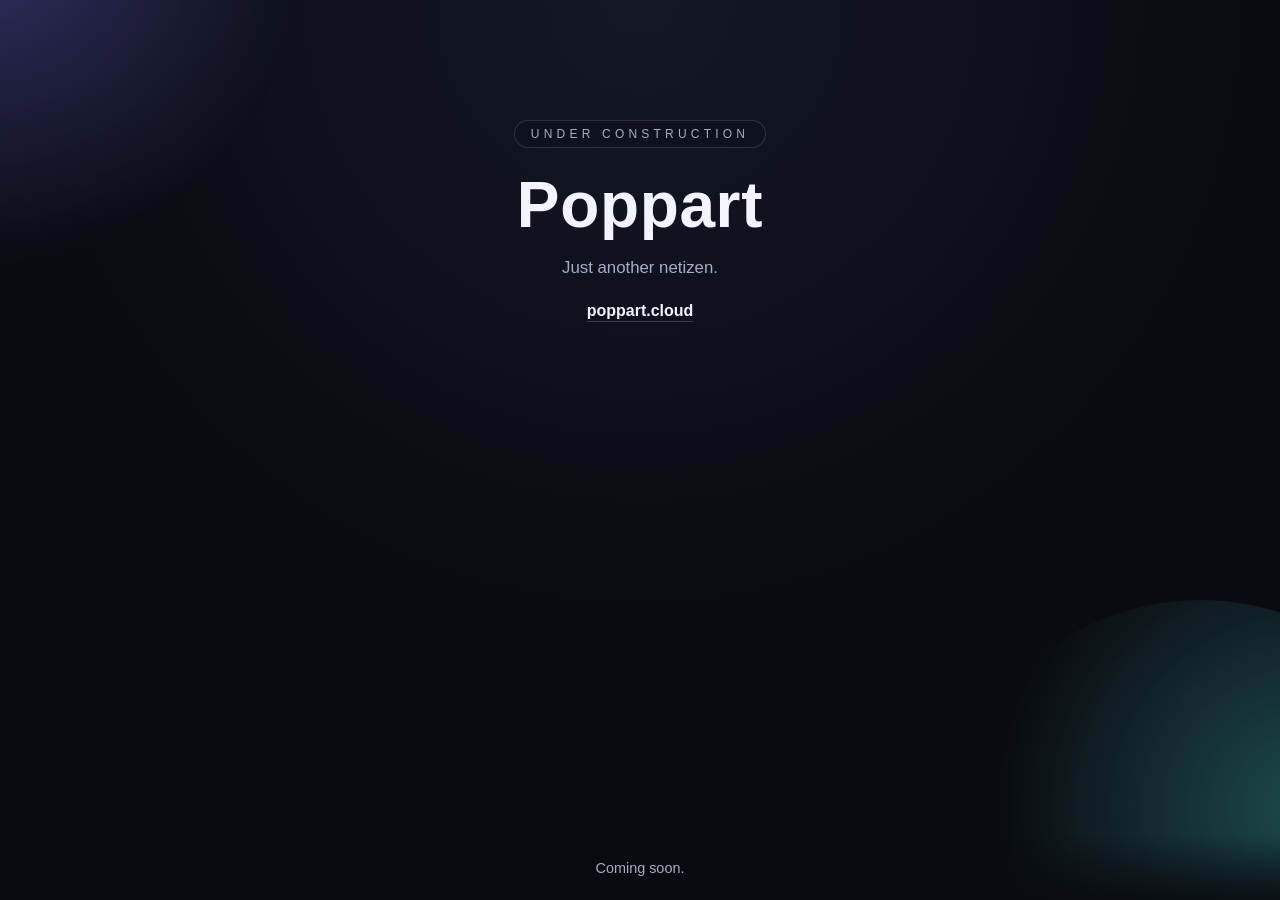
==== index.html @ 59b14c41 "Add initial project files including HTML, CSS, and JavaScript for PopPart Cloud" ====
<!doctype html>
<html lang="en">
  <head>
    <meta charset="utf-8" />
    <meta name="viewport" content="width=device-width, initial-scale=1" />
    <title>Poppart</title>
    <meta
      name="description"
      content="Poppart is a minimalist launch space for calm, focused digital moments."
    />
    <meta property="og:title" content="Poppart" />
    <meta
      property="og:description"
      content="A website under construction."
    />
    <meta property="og:url" content="https://www.poppart.cloud" />
    <meta property="og:type" content="website" />
    <link rel="stylesheet" href="styles.css" />
  </head>
  <body>
    <div class="background">
      <div class="glow glow-one"></div>
      <div class="glow glow-two"></div>
      <div class="grain"></div>
    </div>

    <main class="center">
      <p class="badge">Under Construction</p>
      <h1>Poppart</h1>
      <p class="lede">
        Just another netizen.
      </p>
      <a class="link" href="https://www.poppart.cloud">poppart.cloud</a>
    </main>

    <footer class="footer">Coming soon.</footer>
  </body>
</html>
---- styles.css ----
:root {
  color-scheme: dark;
  --ink: #f2f4ff;
  --ink-soft: #a7adc7;
  --paper: #0a0b12;
  --paper-soft: #0f111b;
  --accent: #7e79ff;
  --accent-soft: #47d2c6;
  --shadow: 0 26px 80px rgba(3, 6, 18, 0.6);
  --radius-lg: 28px;
  --max-width: 960px;
}

* {
  box-sizing: border-box;
  margin: 0;
  padding: 0;
}

body {
  font-family: "Segoe UI", "Segoe UI Variable", "Helvetica Neue", Arial, sans-serif;
  background: radial-gradient(circle at top, #141827 0%, var(--paper) 55%);
  color: var(--ink);
  min-height: 100vh;
  overflow-x: hidden;
  display: grid;
  grid-template-rows: 1fr auto;
}

a {
  color: inherit;
  text-decoration: none;
}

.background {
  position: fixed;
  inset: 0;
  overflow: hidden;
  z-index: -1;
}

.glow {
  position: absolute;
  border-radius: 50%;
  opacity: 0.7;
  filter: blur(0px);
}

.glow-one {
  width: 520px;
  height: 520px;
  background: radial-gradient(circle at 30% 30%, rgba(126, 121, 255, 0.5), transparent 65%);
  top: -220px;
  left: -180px;
}

.glow-two {
  width: 520px;
  height: 520px;
  background: radial-gradient(circle at 70% 40%, rgba(71, 210, 198, 0.45), transparent 65%);
  bottom: -220px;
  right: -180px;
}

.grain {
  position: absolute;
  inset: 0;
  background-image: radial-gradient(rgba(255, 255, 255, 0.06) 1px, transparent 1px);
  background-size: 200px 200px;
  opacity: 0.25;
  mask-image: radial-gradient(circle at 60% 40%, rgba(0, 0, 0, 0.65), transparent 70%);
}

.center {
  max-width: var(--max-width);
  margin: 0 auto;
  padding: 120px 24px 80px;
  text-align: center;
}

.badge {
  display: inline-flex;
  align-items: center;
  justify-content: center;
  padding: 6px 16px;
  border-radius: 999px;
  border: 1px solid rgba(242, 244, 255, 0.15);
  font-size: 0.75rem;
  text-transform: uppercase;
  letter-spacing: 0.35em;
  color: var(--ink-soft);
  margin-bottom: 20px;
  background: rgba(15, 17, 27, 0.65);
}

h1 {
  font-family: "Segoe UI", "Segoe UI Variable", "Helvetica Neue", Arial, sans-serif;
  font-size: clamp(2.5rem, 5vw, 4rem);
  margin-bottom: 16px;
  letter-spacing: 0.01em;
}

.lede {
  font-size: 1.05rem;
  color: var(--ink-soft);
  max-width: 560px;
  margin: 0 auto 24px;
}

.link {
  font-weight: 600;
  color: var(--ink);
  border-bottom: 1px solid rgba(242, 244, 255, 0.2);
  padding-bottom: 2px;
}

.footer {
  padding: 24px;
  text-align: center;
  color: var(--ink-soft);
  font-size: 0.9rem;
  background: linear-gradient(transparent, rgba(10, 11, 18, 0.9));
}

@media (max-width: 640px) {
  .center {
    padding-top: 100px;
  }

  .badge {
    letter-spacing: 0.2em;
  }
}
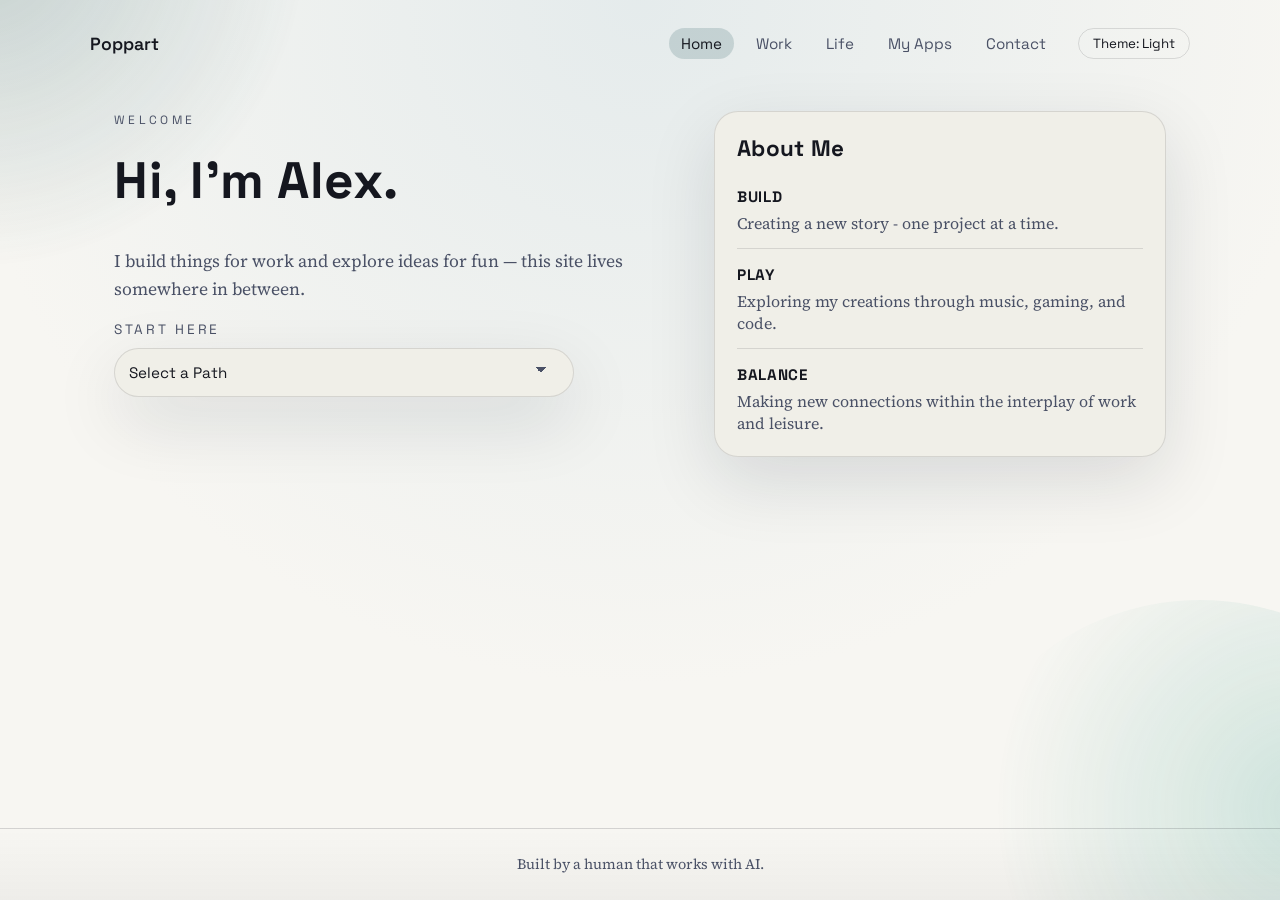
==== commit 76e59dca: "feat: add new pages and update styles for improved layout and design - Created new HTML pages: apps." ====
--- a/index.html
+++ b/index.html
@@ -6,33 +6,94 @@
     <title>Poppart</title>
     <meta
       name="description"
-      content="Poppart is a minimalist launch space for calm, focused digital moments."
+      content="Alex's personal home page."
     />
     <meta property="og:title" content="Poppart" />
     <meta
       property="og:description"
-      content="A website under construction."
+      content="Alex's personal home page."
     />
     <meta property="og:url" content="https://www.poppart.cloud" />
     <meta property="og:type" content="website" />
+    <link rel="preconnect" href="https://fonts.googleapis.com" />
+    <link rel="preconnect" href="https://fonts.gstatic.com" crossorigin />
+    <link
+      href="https://fonts.googleapis.com/css2?family=Source+Serif+4:opsz,wght@8..60,300..600&family=Space+Grotesk:wght@400..600&display=swap"
+      rel="stylesheet"
+    />
     <link rel="stylesheet" href="styles.css" />
+    <script src="main.js" defer></script>
   </head>
   <body>
+    <a class="skip-link" href="#main">Skip to content</a>
     <div class="background">
       <div class="glow glow-one"></div>
       <div class="glow glow-two"></div>
       <div class="grain"></div>
     </div>
 
-    <main class="center">
-      <p class="badge">Under Construction</p>
-      <h1>Poppart</h1>
-      <p class="lede">
-        Just another netizen.
-      </p>
-      <a class="link" href="https://www.poppart.cloud">poppart.cloud</a>
+    <div data-include="header"></div>
+
+    <main id="main" class="page">
+      <section class="hero">
+        <div class="hero-content">
+          <p class="eyebrow">Welcome</p>
+          <h1>Hi, I'm Alex.</h1>
+          <p class="lede">
+            I build things for work and explore ideas for fun — this site lives somewhere in between.
+          </p>
+          <form class="hero-chooser" aria-label="Start here">
+            <label class="chooser-label" id="start-here-label">Start Here</label>
+            <div class="chooser-control" data-chooser>
+              <button
+                class="chooser-trigger"
+                type="button"
+                aria-haspopup="listbox"
+                aria-expanded="false"
+                aria-labelledby="start-here-label start-here-value"
+                data-chooser-trigger
+              >
+                <span id="start-here-value" data-chooser-value>Select a Path</span>
+              </button>
+              <div class="chooser-menu" role="listbox" aria-label="Start here options" data-chooser-menu>
+                <button type="button" role="option" data-value="work.html" data-chooser-option>
+                  Work Overview
+                </button>
+                <button type="button" role="option" data-value="life.html" data-chooser-option>
+                  Life and Hobbies
+                </button>
+                <button type="button" role="option" data-value="apps.html" data-chooser-option>
+                  My Apps and Experiments
+                </button>
+                <button type="button" role="option" data-value="contact.html" data-chooser-option>
+                  Reach Out
+                </button>
+              </div>
+            </div>
+          </form>
+        </div>
+        <aside class="hero-panel" aria-label="About Me">
+          <div class="hero-panel-header">
+            <h2>About Me</h2>
+          </div>
+          <ul class="hero-list">
+            <li>
+              <strong>Build</strong>
+              <span>Creating a new story - one project at a time.</span>
+            </li>
+            <li>
+              <strong>Play</strong>
+              <span>Exploring my creations through music, gaming, and code.</span>
+            </li>
+            <li>
+              <strong>Balance</strong>
+              <span>Making new connections within the interplay of work and leisure.</span>
+            </li>
+          </ul>
+        </aside>
+      </section>
     </main>
 
-    <footer class="footer">Coming soon.</footer>
+    <div data-include="footer"></div>
   </body>
 </html>
--- a/styles.css
+++ b/styles.css
@@ -1,4 +1,25 @@
 :root {
+  color-scheme: light;
+  --ink: #15171f;
+  --ink-soft: #4a5166;
+  --paper: #f7f6f2;
+  --paper-soft: #f0efe8;
+  --accent: #275c62;
+  --accent-soft: #3aa18f;
+  --border: rgba(21, 23, 31, 0.12);
+  --surface-tint: rgba(39, 92, 98, 0.12);
+  --surface-tint-strong: rgba(39, 92, 98, 0.18);
+  --glow-one: rgba(39, 92, 98, 0.35);
+  --glow-two: rgba(58, 161, 143, 0.3);
+  --shadow: 0 24px 70px rgba(20, 24, 40, 0.12);
+  --radius-lg: 24px;
+  --radius-md: 14px;
+  --max-width: 1100px;
+  --body-font: "Source Serif 4", "Georgia", serif;
+  --display-font: "Space Grotesk", "Segoe UI", "Helvetica Neue", Arial, sans-serif;
+}
+
+[data-theme="dark"] {
   color-scheme: dark;
   --ink: #f2f4ff;
   --ink-soft: #a7adc7;
@@ -6,9 +27,12 @@
   --paper-soft: #0f111b;
   --accent: #7e79ff;
   --accent-soft: #47d2c6;
+  --border: rgba(242, 244, 255, 0.14);
+  --surface-tint: rgba(126, 121, 255, 0.16);
+  --surface-tint-strong: rgba(126, 121, 255, 0.24);
+  --glow-one: rgba(126, 121, 255, 0.45);
+  --glow-two: rgba(71, 210, 198, 0.4);
   --shadow: 0 26px 80px rgba(3, 6, 18, 0.6);
-  --radius-lg: 28px;
-  --max-width: 960px;
 }
 
 * {
@@ -18,18 +42,58 @@
 }
 
 body {
-  font-family: "Segoe UI", "Segoe UI Variable", "Helvetica Neue", Arial, sans-serif;
-  background: radial-gradient(circle at top, #141827 0%, var(--paper) 55%);
+  font-family: var(--body-font);
+  background: radial-gradient(circle at top, rgba(39, 92, 98, 0.12) 0%, var(--paper) 62%);
   color: var(--ink);
   min-height: 100vh;
   overflow-x: hidden;
   display: grid;
-  grid-template-rows: 1fr auto;
+  grid-template-rows: auto 1fr auto;
 }
 
 a {
   color: inherit;
   text-decoration: none;
+}
+
+p {
+  line-height: 1.6;
+}
+
+h1,
+h2,
+h3 {
+  font-family: var(--display-font);
+  letter-spacing: 0.01em;
+}
+
+h1 {
+  font-size: clamp(2.6rem, 4vw, 3.8rem);
+  margin-bottom: 16px;
+}
+
+h2 {
+  font-size: 1.4rem;
+  margin-bottom: 10px;
+}
+
+ul {
+  list-style: none;
+}
+
+.skip-link {
+  position: absolute;
+  left: -999px;
+  top: 12px;
+  padding: 8px 14px;
+  background: var(--ink);
+  color: var(--paper);
+  border-radius: 999px;
+  z-index: 10;
+}
+
+.skip-link:focus {
+  left: 16px;
 }
 
 .background {
@@ -49,7 +113,7 @@
 .glow-one {
   width: 520px;
   height: 520px;
-  background: radial-gradient(circle at 30% 30%, rgba(126, 121, 255, 0.5), transparent 65%);
+  background: radial-gradient(circle at 30% 30%, var(--glow-one), transparent 65%);
   top: -220px;
   left: -180px;
 }
@@ -57,7 +121,7 @@
 .glow-two {
   width: 520px;
   height: 520px;
-  background: radial-gradient(circle at 70% 40%, rgba(71, 210, 198, 0.45), transparent 65%);
+  background: radial-gradient(circle at 70% 40%, var(--glow-two), transparent 65%);
   bottom: -220px;
   right: -180px;
 }
@@ -65,69 +129,716 @@
 .grain {
   position: absolute;
   inset: 0;
-  background-image: radial-gradient(rgba(255, 255, 255, 0.06) 1px, transparent 1px);
+  background-image: radial-gradient(rgba(255, 255, 255, 0.1) 1px, transparent 1px);
   background-size: 200px 200px;
-  opacity: 0.25;
-  mask-image: radial-gradient(circle at 60% 40%, rgba(0, 0, 0, 0.65), transparent 70%);
-}
-
-.center {
+  opacity: 0.2;
+  mask-image: radial-gradient(circle at 60% 40%, rgba(0, 0, 0, 0.6), transparent 70%);
+}
+
+.site-header {
+  padding: 28px 24px 12px;
+}
+
+.site-nav {
   max-width: var(--max-width);
   margin: 0 auto;
-  padding: 120px 24px 80px;
-  text-align: center;
-}
-
-.badge {
+  display: flex;
+  align-items: center;
+  justify-content: space-between;
+  gap: 24px;
+}
+
+.brand {
+  font-family: var(--display-font);
+  font-weight: 600;
+  font-size: 1.1rem;
+}
+
+.nav-actions {
+  display: flex;
+  align-items: center;
+  gap: 20px;
+}
+
+.nav-links {
+  display: flex;
+  gap: 10px;
+  flex-wrap: wrap;
+}
+
+.nav-links a {
+  padding: 6px 12px;
+  border-radius: 999px;
+  font-family: var(--display-font);
+  font-size: 0.95rem;
+  color: var(--ink-soft);
+  transition: color 0.2s ease, background 0.2s ease;
+}
+
+.nav-links a:hover,
+.nav-links a:focus-visible {
+  color: var(--ink);
+  background: var(--surface-tint);
+}
+
+.nav-links a[aria-current="page"] {
+  color: var(--ink);
+  background: var(--surface-tint-strong);
+}
+
+.theme-toggle {
+  border: 1px solid var(--border);
+  background: transparent;
+  color: var(--ink);
+  font-family: var(--display-font);
+  padding: 6px 14px;
+  border-radius: 999px;
+  cursor: pointer;
+}
+
+.theme-toggle:hover,
+.theme-toggle:focus-visible {
+  border-color: rgba(39, 92, 98, 0.5);
+}
+
+.page {
+  max-width: var(--max-width);
+  margin: 0 auto;
+  padding: 0 24px 80px;
+}
+
+.hero {
+  display: grid;
+  grid-template-columns: minmax(0, 1.1fr) minmax(0, 0.9fr);
+  gap: 48px;
+  padding: 40px 0 24px;
+  animation: fade-up 0.7s ease both;
+}
+
+.hero-content {
+  display: flex;
+  flex-direction: column;
+  gap: 18px;
+}
+
+.eyebrow {
+  text-transform: uppercase;
+  letter-spacing: 0.28em;
+  font-family: var(--display-font);
+  font-size: 0.75rem;
+  color: var(--ink-soft);
+}
+
+.lede {
+  font-size: 1.1rem;
+  color: var(--ink-soft);
+  max-width: 640px;
+}
+
+.hero-actions {
+  display: flex;
+  flex-wrap: wrap;
+  gap: 14px;
+}
+
+.hero-chooser {
+  display: grid;
+  gap: 10px;
+  max-width: 460px;
+}
+
+.chooser-label {
+  font-family: var(--display-font);
+  font-size: 0.85rem;
+  text-transform: uppercase;
+  letter-spacing: 0.2em;
+  color: var(--ink-soft);
+}
+
+.chooser-control {
+  position: relative;
+  display: flex;
+  align-items: center;
+  gap: 10px;
+  background: var(--paper-soft);
+  border: 1px solid var(--border);
+  border-radius: 999px;
+  padding: 6px 14px;
+  box-shadow: var(--shadow);
+  transition: border-color 0.2s ease, box-shadow 0.2s ease;
+}
+
+.chooser-control:focus-within {
+  border-color: rgba(39, 92, 98, 0.5);
+  box-shadow: 0 18px 50px rgba(20, 24, 40, 0.18);
+}
+
+.chooser-trigger {
+  width: 100%;
+  border: none;
+  background: transparent;
+  color: var(--ink);
+  font-family: var(--display-font);
+  font-size: 0.95rem;
+  padding: 8px 34px 8px 0;
+  text-align: left;
+  cursor: pointer;
+  background-image: linear-gradient(45deg, transparent 50%, var(--ink-soft) 50%),
+    linear-gradient(135deg, var(--ink-soft) 50%, transparent 50%);
+  background-position: calc(100% - 18px) calc(50% - 3px), calc(100% - 12px) calc(50% - 3px);
+  background-size: 6px 6px, 6px 6px;
+  background-repeat: no-repeat;
+}
+
+.chooser-trigger:focus-visible {
+  outline: 2px solid var(--accent);
+  outline-offset: 3px;
+  border-radius: 999px;
+}
+
+.chooser-menu {
+  position: absolute;
+  top: calc(100% + 10px);
+  left: 0;
+  right: 0;
+  background: var(--paper-soft);
+  border: 1px solid var(--border);
+  border-radius: 18px;
+  box-shadow: var(--shadow);
+  padding: 10px;
+  display: grid;
+  gap: 6px;
+  opacity: 0;
+  transform: translateY(-6px);
+  pointer-events: none;
+  transition: opacity 0.2s ease, transform 0.2s ease;
+}
+
+.chooser-menu.open {
+  opacity: 1;
+  transform: translateY(0);
+  pointer-events: auto;
+}
+
+.chooser-menu button {
+  border: none;
+  background: transparent;
+  text-align: left;
+  padding: 10px 12px;
+  border-radius: 12px;
+  font-family: var(--display-font);
+  font-size: 0.95rem;
+  color: var(--ink);
+  cursor: pointer;
+}
+
+.chooser-menu button:hover,
+.chooser-menu button:focus-visible {
+  background: var(--surface-tint);
+  outline: none;
+}
+
+.chooser-menu button[aria-selected="true"] {
+  background: var(--surface-tint-strong);
+}
+
+.chooser-control select:focus {
+  outline: none;
+}
+
+
+.button {
   display: inline-flex;
   align-items: center;
   justify-content: center;
-  padding: 6px 16px;
+  padding: 10px 18px;
   border-radius: 999px;
-  border: 1px solid rgba(242, 244, 255, 0.15);
+  font-family: var(--display-font);
+  font-weight: 600;
+  background: var(--ink);
+  color: var(--paper);
+  border: 1px solid transparent;
+}
+
+.button.ghost {
+  background: transparent;
+  color: var(--ink);
+  border-color: var(--border);
+}
+
+.hero-panel {
+  padding: 22px;
+  border-radius: var(--radius-lg);
+  background: var(--paper-soft);
+  border: 1px solid var(--border);
+  box-shadow: var(--shadow);
+  display: flex;
+  flex-direction: column;
+  gap: 18px;
+}
+
+.hero-panel-header h2 {
+  margin-bottom: 6px;
+}
+
+.hero-list {
+  display: grid;
+  gap: 16px;
+}
+
+.hero-list li {
+  display: grid;
+  gap: 6px;
+  padding-bottom: 14px;
+  border-bottom: 1px solid var(--border);
+}
+
+.hero-list li:last-child {
+  border-bottom: none;
+  padding-bottom: 0;
+}
+
+.hero-list strong {
+  font-family: var(--display-font);
+  font-size: 0.95rem;
+  letter-spacing: 0.04em;
+  text-transform: uppercase;
+}
+
+.hero-list span {
+  color: var(--ink-soft);
+}
+
+.card {
+  padding: 18px;
+  border-radius: var(--radius-md);
+  background: var(--paper-soft);
+  border: 1px solid var(--border);
+  box-shadow: var(--shadow);
+}
+
+.card p {
+  color: var(--ink-soft);
+}
+
+.page-intro {
+  padding: 32px 0 10px;
+}
+
+.section {
+  margin-top: 26px;
+  padding: 28px 30px;
+  border-radius: var(--radius-lg);
+  background: var(--paper-soft);
+  border: 1px solid var(--border);
+  box-shadow: var(--shadow);
+  animation: fade-up 0.7s ease both;
+}
+
+.tabs {
+  display: grid;
+  gap: 22px;
+}
+
+.tab-list {
+  display: flex;
+  flex-wrap: wrap;
+  gap: 12px;
+}
+
+.tab {
+  border: 1px solid var(--border);
+  background: transparent;
+  color: var(--ink-soft);
+  padding: 8px 18px;
+  border-radius: 999px;
+  font-family: var(--display-font);
+  text-transform: uppercase;
+  letter-spacing: 0.14em;
   font-size: 0.75rem;
+  cursor: pointer;
+}
+
+.tab[aria-selected="true"] {
+  background: var(--surface-tint);
+  color: var(--ink);
+  border-color: rgba(39, 92, 98, 0.4);
+}
+
+.tab-panel {
+  display: grid;
+  gap: 18px;
+}
+
+.tab-panel[hidden] {
+  display: none;
+}
+
+.section-title {
+  font-family: var(--display-font);
+  font-size: 1.2rem;
+  margin-bottom: 14px;
+}
+
+.section-lede {
+  color: var(--ink-soft);
+  margin-bottom: 16px;
+}
+
+.work-summary p {
+  max-width: 860px;
+  color: var(--ink-soft);
+}
+
+.skill-grid {
+  display: grid;
+  gap: 14px;
+  grid-template-columns: repeat(auto-fit, minmax(220px, 1fr));
+}
+
+.skill-card {
+  padding: 12px 14px;
+  border-radius: 14px;
+  border: 1px solid var(--border);
+  background: var(--surface-tint);
+  font-family: var(--display-font);
+  font-size: 0.95rem;
+  color: var(--ink);
+}
+
+.music-browser {
+  display: grid;
+  gap: 18px;
+}
+
+.music-controls {
+  display: grid;
+  gap: 14px;
+  grid-template-columns: repeat(auto-fit, minmax(220px, 1fr));
+}
+
+.field {
+  display: grid;
+  gap: 8px;
+  font-family: var(--display-font);
+}
+
+.field span {
+  font-size: 0.8rem;
+  letter-spacing: 0.16em;
   text-transform: uppercase;
-  letter-spacing: 0.35em;
-  color: var(--ink-soft);
-  margin-bottom: 20px;
-  background: rgba(15, 17, 27, 0.65);
-}
-
-h1 {
-  font-family: "Segoe UI", "Segoe UI Variable", "Helvetica Neue", Arial, sans-serif;
-  font-size: clamp(2.5rem, 5vw, 4rem);
-  margin-bottom: 16px;
-  letter-spacing: 0.01em;
-}
-
-.lede {
-  font-size: 1.05rem;
-  color: var(--ink-soft);
-  max-width: 560px;
-  margin: 0 auto 24px;
-}
-
-.link {
-  font-weight: 600;
-  color: var(--ink);
-  border-bottom: 1px solid rgba(242, 244, 255, 0.2);
-  padding-bottom: 2px;
-}
-
-.footer {
+  color: var(--ink-soft);
+}
+
+.field input,
+.field select {
+  border: 1px solid var(--border);
+  background: var(--paper);
+  border-radius: 12px;
+  padding: 10px 12px;
+  font-family: var(--display-font);
+  font-size: 0.95rem;
+  color: var(--ink);
+}
+
+.field input:focus,
+.field select:focus {
+  outline: 2px solid var(--accent);
+  outline-offset: 2px;
+  border-color: rgba(39, 92, 98, 0.5);
+}
+
+.music-status {
+  color: var(--ink-soft);
+}
+
+.music-layout {
+  display: grid;
+  gap: 18px;
+  grid-template-columns: minmax(0, 1.6fr) minmax(0, 0.9fr);
+}
+
+.music-table-wrap {
+  border: 1px solid var(--border);
+  border-radius: 16px;
+  background: var(--paper);
+  overflow: hidden;
+}
+
+.music-table {
+  width: 100%;
+  border-collapse: collapse;
+  font-family: var(--display-font);
+}
+
+.music-table thead {
+  background: var(--paper-soft);
+}
+
+.music-table th,
+.music-table td {
+  padding: 12px 14px;
+  border-bottom: 1px solid var(--border);
+  text-align: left;
+  font-size: 0.95rem;
+}
+
+.music-table td:last-child {
+  width: 26%;
+}
+
+.music-table th {
+  text-transform: uppercase;
+  letter-spacing: 0.12em;
+  font-size: 0.75rem;
+  color: var(--ink-soft);
+}
+
+.table-sort {
+  border: none;
+  background: transparent;
+  font: inherit;
+  color: inherit;
+  cursor: pointer;
+  text-transform: inherit;
+  letter-spacing: inherit;
+  font-size: inherit;
+  padding: 0;
+}
+
+.sort-indicator {
+  display: inline-block;
+  width: 12px;
+  margin-left: 6px;
+  color: var(--ink-soft);
+}
+
+.music-table tbody tr:hover,
+.music-table tbody tr:focus-within {
+  background: var(--surface-tint);
+}
+
+.music-title-button {
+  border: none;
+  background: transparent;
+  padding: 0;
+  color: var(--ink);
+  font: inherit;
+  cursor: pointer;
+  text-align: left;
+}
+
+.music-title-button:focus-visible {
+  outline: 2px solid rgba(39, 92, 98, 0.4);
+  outline-offset: 2px;
+  border-radius: 6px;
+}
+
+.music-detail {
+  border-radius: var(--radius-lg);
+  border: 1px solid var(--border);
+  background: var(--paper);
+  padding: 18px;
+  display: grid;
+  gap: 12px;
+}
+
+.music-panel {
+  border-radius: var(--radius-lg);
+  border: 1px solid var(--border);
+  background: var(--paper);
+  padding: 18px;
+  display: grid;
+  gap: 12px;
+}
+
+.music-sidebar-shell {
+  display: grid;
+  gap: 18px;
+}
+
+.music-sidebar {
+  align-self: start;
+  position: sticky;
+  top: 24px;
+}
+
+.music-pagination {
+  display: grid;
+  gap: 12px;
+}
+
+.pagination-header {
+  font-family: var(--display-font);
+  font-size: 0.95rem;
+}
+
+.field-inline {
+  grid-template-columns: auto 1fr;
+  align-items: center;
+}
+
+.field-action {
+  align-content: end;
+}
+
+.pagination-controls {
+  display: flex;
+  align-items: center;
+  justify-content: space-between;
+  gap: 10px;
+  font-size: 0.9rem;
+  color: var(--ink-soft);
+}
+
+.music-detail-header {
+  display: grid;
+  gap: 4px;
+}
+
+.music-meta {
+  color: var(--ink-soft);
+  font-size: 0.9rem;
+}
+
+.music-audio {
+  display: flex;
+  flex-wrap: wrap;
+  gap: 12px;
+  align-items: center;
+}
+
+.music-audio audio {
+  width: min(520px, 100%);
+}
+
+.music-fields {
+  display: grid;
+  gap: 10px;
+  font-size: 0.9rem;
+  color: var(--ink-soft);
+}
+
+.music-field {
+  display: grid;
+  gap: 4px;
+}
+
+.music-field span {
+  font-family: var(--display-font);
+  font-size: 0.7rem;
+  text-transform: uppercase;
+  letter-spacing: 0.14em;
+  color: var(--ink-soft);
+}
+
+.music-sources {
+  display: grid;
+  gap: 8px;
+  color: var(--ink-soft);
+  font-size: 0.9rem;
+}
+
+.music-sources a {
+  color: var(--ink);
+  text-decoration: underline;
+}
+
+.section-grid {
+  display: grid;
+  gap: 18px;
+  grid-template-columns: repeat(auto-fit, minmax(220px, 1fr));
+}
+
+.tag-list {
+  display: flex;
+  flex-wrap: wrap;
+  gap: 10px;
+}
+
+.tag {
+  padding: 6px 12px;
+  border-radius: 999px;
+  border: 1px solid var(--border);
+  font-family: var(--display-font);
+  font-size: 0.85rem;
+  color: var(--ink-soft);
+}
+
+.list-stack {
+  display: grid;
+  gap: 12px;
+}
+
+.list-item {
+  padding: 12px 14px;
+  border-radius: 12px;
+  border: 1px solid var(--border);
+  background: var(--surface-tint);
+}
+
+.site-footer {
   padding: 24px;
   text-align: center;
   color: var(--ink-soft);
   font-size: 0.9rem;
-  background: linear-gradient(transparent, rgba(10, 11, 18, 0.9));
+  border-top: 1px solid var(--border);
+  background: linear-gradient(transparent, rgba(21, 23, 31, 0.04));
+}
+
+@keyframes fade-up {
+  from {
+    opacity: 0;
+    transform: translateY(12px);
+  }
+  to {
+    opacity: 1;
+    transform: translateY(0);
+  }
+}
+
+@media (prefers-reduced-motion: reduce) {
+  * {
+    animation: none !important;
+    transition: none !important;
+  }
+}
+
+@media (max-width: 900px) {
+  .site-nav {
+    flex-direction: column;
+    align-items: flex-start;
+  }
+
+  .nav-actions {
+    width: 100%;
+    justify-content: space-between;
+    flex-wrap: wrap;
+  }
+
+  .hero {
+    grid-template-columns: 1fr;
+  }
+
+  .music-layout {
+    grid-template-columns: 1fr;
+  }
+
+  .music-sidebar {
+    position: static;
+  }
 }
 
 @media (max-width: 640px) {
-  .center {
-    padding-top: 100px;
-  }
-
-  .badge {
-    letter-spacing: 0.2em;
-  }
-}
+  .site-header {
+    padding-top: 20px;
+  }
+
+  .page {
+    padding-bottom: 60px;
+  }
+
+  .section {
+    padding: 22px;
+  }
+}
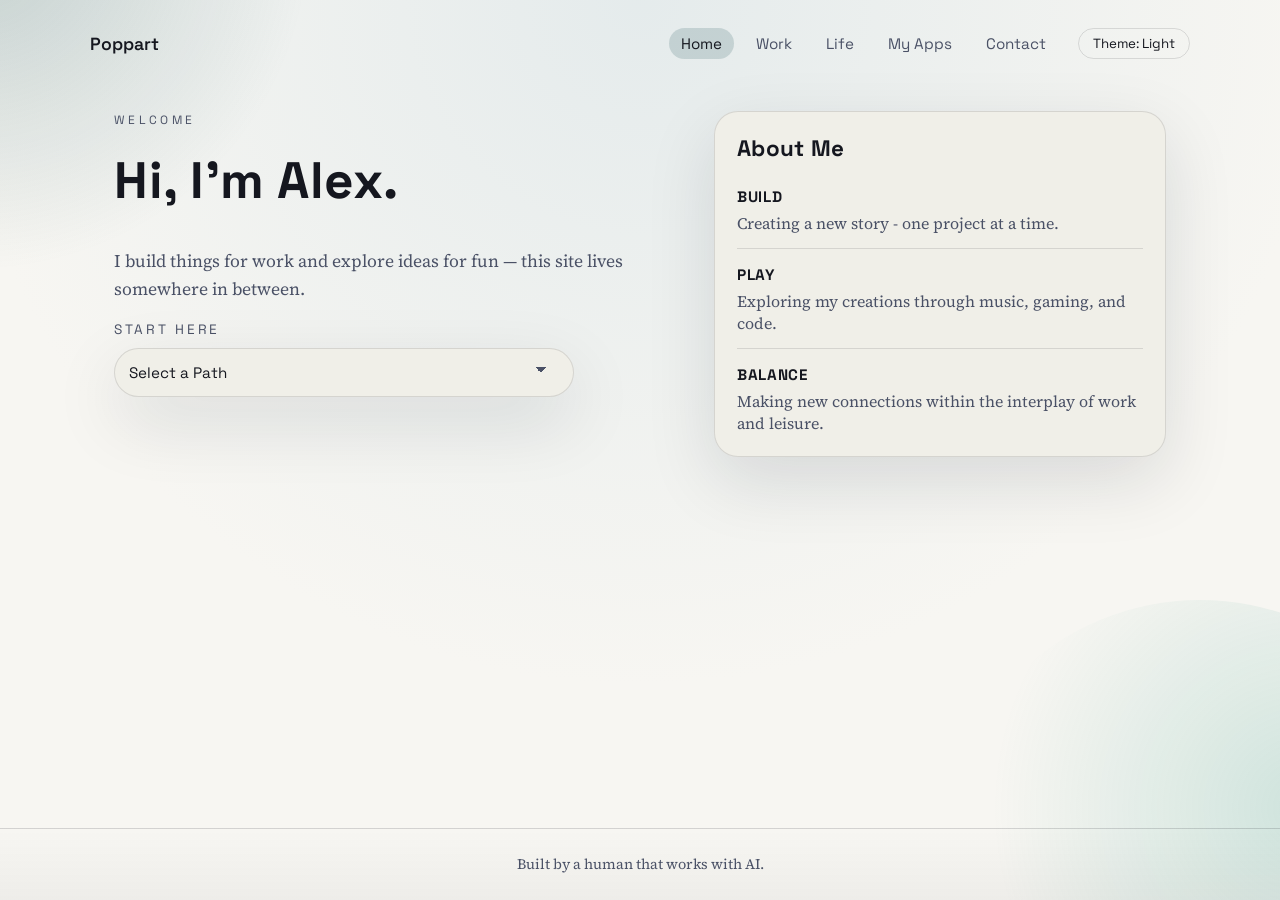
==== commit 288ebbd7: "feat: add theme flash prevention and improve accessibility across all pages - Add inline script to a" ====
--- a/index.html
+++ b/index.html
@@ -22,6 +22,22 @@
       rel="stylesheet"
     />
     <link rel="stylesheet" href="styles.css" />
+    <script>
+      // Set the theme before first paint to avoid flashing the wrong theme.
+      (function () {
+        var theme = null;
+        try {
+          theme = localStorage.getItem("theme");
+        } catch (e) {}
+        if (theme !== "dark" && theme !== "light") {
+          theme =
+            window.matchMedia && window.matchMedia("(prefers-color-scheme: dark)").matches
+              ? "dark"
+              : "light";
+        }
+        document.documentElement.setAttribute("data-theme", theme);
+      })();
+    </script>
     <script src="main.js" defer></script>
   </head>
   <body>
@@ -42,8 +58,8 @@
           <p class="lede">
             I build things for work and explore ideas for fun — this site lives somewhere in between.
           </p>
-          <form class="hero-chooser" aria-label="Start here">
-            <label class="chooser-label" id="start-here-label">Start Here</label>
+          <div class="hero-chooser" role="group" aria-label="Start here">
+            <span class="chooser-label" id="start-here-label">Start Here</span>
             <div class="chooser-control" data-chooser>
               <button
                 class="chooser-trigger"
@@ -70,7 +86,7 @@
                 </button>
               </div>
             </div>
-          </form>
+          </div>
         </div>
         <aside class="hero-panel" aria-label="About Me">
           <div class="hero-panel-header">
--- a/styles.css
+++ b/styles.css
@@ -6,6 +6,7 @@
   --paper-soft: #f0efe8;
   --accent: #275c62;
   --accent-soft: #3aa18f;
+  --accent-ring: rgba(39, 92, 98, 0.5);
   --border: rgba(21, 23, 31, 0.12);
   --surface-tint: rgba(39, 92, 98, 0.12);
   --surface-tint-strong: rgba(39, 92, 98, 0.18);
@@ -27,6 +28,7 @@
   --paper-soft: #0f111b;
   --accent: #7e79ff;
   --accent-soft: #47d2c6;
+  --accent-ring: rgba(126, 121, 255, 0.55);
   --border: rgba(242, 244, 255, 0.14);
   --surface-tint: rgba(126, 121, 255, 0.16);
   --surface-tint-strong: rgba(126, 121, 255, 0.24);
@@ -43,7 +45,7 @@
 
 body {
   font-family: var(--body-font);
-  background: radial-gradient(circle at top, rgba(39, 92, 98, 0.12) 0%, var(--paper) 62%);
+  background: radial-gradient(circle at top, var(--surface-tint) 0%, var(--paper) 62%);
   color: var(--ink);
   min-height: 100vh;
   overflow-x: hidden;
@@ -107,7 +109,6 @@
   position: absolute;
   border-radius: 50%;
   opacity: 0.7;
-  filter: blur(0px);
 }
 
 .glow-one {
@@ -132,6 +133,7 @@
   background-image: radial-gradient(rgba(255, 255, 255, 0.1) 1px, transparent 1px);
   background-size: 200px 200px;
   opacity: 0.2;
+  -webkit-mask-image: radial-gradient(circle at 60% 40%, rgba(0, 0, 0, 0.6), transparent 70%);
   mask-image: radial-gradient(circle at 60% 40%, rgba(0, 0, 0, 0.6), transparent 70%);
 }
 
@@ -198,7 +200,7 @@
 
 .theme-toggle:hover,
 .theme-toggle:focus-visible {
-  border-color: rgba(39, 92, 98, 0.5);
+  border-color: var(--accent-ring);
 }
 
 .page {
@@ -233,12 +235,6 @@
   font-size: 1.1rem;
   color: var(--ink-soft);
   max-width: 640px;
-}
-
-.hero-actions {
-  display: flex;
-  flex-wrap: wrap;
-  gap: 14px;
 }
 
 .hero-chooser {
@@ -269,7 +265,7 @@
 }
 
 .chooser-control:focus-within {
-  border-color: rgba(39, 92, 98, 0.5);
+  border-color: var(--accent-ring);
   box-shadow: 0 18px 50px rgba(20, 24, 40, 0.18);
 }
 
@@ -342,11 +338,6 @@
   background: var(--surface-tint-strong);
 }
 
-.chooser-control select:focus {
-  outline: none;
-}
-
-
 .button {
   display: inline-flex;
   align-items: center;
@@ -421,6 +412,16 @@
   color: var(--ink-soft);
 }
 
+.card-link {
+  margin-top: 10px;
+}
+
+.card-link a {
+  color: var(--ink);
+  text-decoration: underline;
+  text-underline-offset: 3px;
+}
+
 .page-intro {
   padding: 32px 0 10px;
 }
@@ -462,7 +463,7 @@
 .tab[aria-selected="true"] {
   background: var(--surface-tint);
   color: var(--ink);
-  border-color: rgba(39, 92, 98, 0.4);
+  border-color: var(--accent-ring);
 }
 
 .tab-panel {
@@ -545,7 +546,7 @@
 .field select:focus {
   outline: 2px solid var(--accent);
   outline-offset: 2px;
-  border-color: rgba(39, 92, 98, 0.5);
+  border-color: var(--accent-ring);
 }
 
 .music-status {
@@ -629,7 +630,7 @@
 }
 
 .music-title-button:focus-visible {
-  outline: 2px solid rgba(39, 92, 98, 0.4);
+  outline: 2px solid var(--accent-ring);
   outline-offset: 2px;
   border-radius: 6px;
 }
@@ -750,33 +751,6 @@
   grid-template-columns: repeat(auto-fit, minmax(220px, 1fr));
 }
 
-.tag-list {
-  display: flex;
-  flex-wrap: wrap;
-  gap: 10px;
-}
-
-.tag {
-  padding: 6px 12px;
-  border-radius: 999px;
-  border: 1px solid var(--border);
-  font-family: var(--display-font);
-  font-size: 0.85rem;
-  color: var(--ink-soft);
-}
-
-.list-stack {
-  display: grid;
-  gap: 12px;
-}
-
-.list-item {
-  padding: 12px 14px;
-  border-radius: 12px;
-  border: 1px solid var(--border);
-  background: var(--surface-tint);
-}
-
 .site-footer {
   padding: 24px;
   text-align: center;
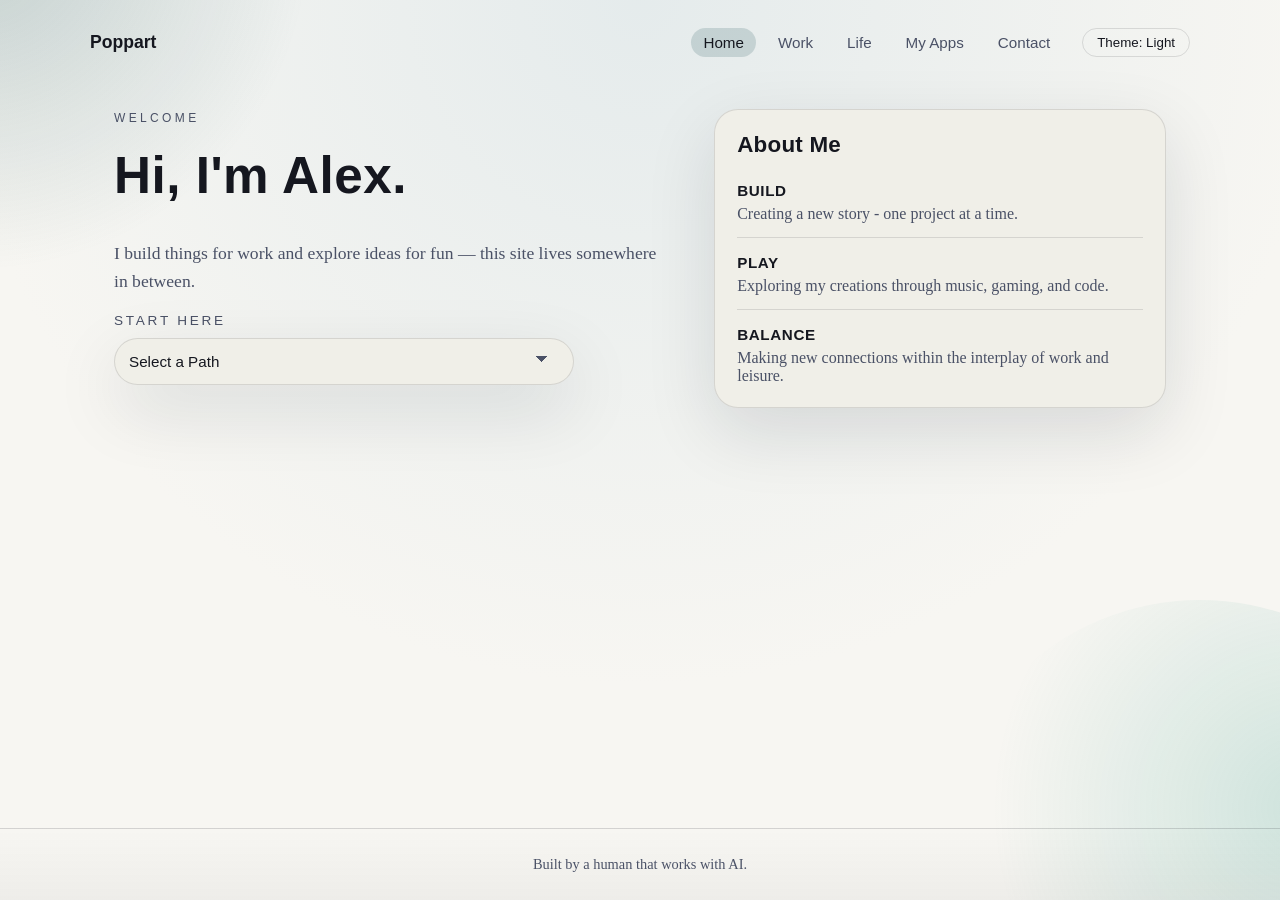
==== commit 0ef68e70: "feat: make pages self-contained and improve site metadata and security - Inline shared header and fo" ====
--- a/index.html
+++ b/index.html
@@ -3,18 +3,27 @@
   <head>
     <meta charset="utf-8" />
     <meta name="viewport" content="width=device-width, initial-scale=1" />
-    <title>Poppart</title>
+    <meta
+      http-equiv="Content-Security-Policy"
+      content="default-src 'self'; script-src 'self'; style-src 'self' https://fonts.googleapis.com; font-src https://fonts.gstatic.com; img-src 'self'; connect-src 'self' https://poppart.outsystemscloud.com; media-src 'self' data:; object-src 'none'; base-uri 'self'; form-action 'none'"
+    />
+    <title>Alex - Home</title>
     <meta
       name="description"
       content="Alex's personal home page."
     />
-    <meta property="og:title" content="Poppart" />
+    <meta name="theme-color" media="(prefers-color-scheme: light)" content="#f7f6f2" />
+    <meta name="theme-color" media="(prefers-color-scheme: dark)" content="#0a0b12" />
+    <link rel="canonical" href="https://www.poppart.cloud/" />
+    <meta property="og:title" content="Alex - Home" />
     <meta
       property="og:description"
       content="Alex's personal home page."
     />
-    <meta property="og:url" content="https://www.poppart.cloud" />
+    <meta property="og:url" content="https://www.poppart.cloud/" />
     <meta property="og:type" content="website" />
+    <meta property="og:image" content="https://www.poppart.cloud/og-image.png" />
+    <link rel="icon" href="favicon.svg" type="image/svg+xml" />
     <link rel="preconnect" href="https://fonts.googleapis.com" />
     <link rel="preconnect" href="https://fonts.gstatic.com" crossorigin />
     <link
@@ -22,22 +31,7 @@
       rel="stylesheet"
     />
     <link rel="stylesheet" href="styles.css" />
-    <script>
-      // Set the theme before first paint to avoid flashing the wrong theme.
-      (function () {
-        var theme = null;
-        try {
-          theme = localStorage.getItem("theme");
-        } catch (e) {}
-        if (theme !== "dark" && theme !== "light") {
-          theme =
-            window.matchMedia && window.matchMedia("(prefers-color-scheme: dark)").matches
-              ? "dark"
-              : "light";
-        }
-        document.documentElement.setAttribute("data-theme", theme);
-      })();
-    </script>
+    <script src="theme.js"></script>
     <script src="main.js" defer></script>
   </head>
   <body>
@@ -48,7 +42,24 @@
       <div class="grain"></div>
     </div>
 
-    <div data-include="header"></div>
+    <!-- Shared header — duplicated across pages; keep in sync -->
+    <header class="site-header">
+      <nav class="site-nav" aria-label="Primary">
+        <a class="brand" href="index.html">Poppart</a>
+        <div class="nav-actions">
+          <div class="nav-links">
+            <a href="index.html">Home</a>
+            <a href="work.html">Work</a>
+            <a href="life.html">Life</a>
+            <a href="apps.html">My Apps</a>
+            <a href="contact.html">Contact</a>
+          </div>
+          <button class="theme-toggle" type="button" data-theme-toggle aria-pressed="false">
+            <span>Theme</span>
+          </button>
+        </div>
+      </nav>
+    </header>
 
     <main id="main" class="page">
       <section class="hero">
@@ -58,32 +69,25 @@
           <p class="lede">
             I build things for work and explore ideas for fun — this site lives somewhere in between.
           </p>
-          <div class="hero-chooser" role="group" aria-label="Start here">
+          <div class="hero-chooser">
             <span class="chooser-label" id="start-here-label">Start Here</span>
             <div class="chooser-control" data-chooser>
               <button
                 class="chooser-trigger"
                 type="button"
-                aria-haspopup="listbox"
+                id="start-here-trigger"
                 aria-expanded="false"
-                aria-labelledby="start-here-label start-here-value"
+                aria-controls="start-here-menu"
+                aria-labelledby="start-here-label start-here-trigger"
                 data-chooser-trigger
               >
-                <span id="start-here-value" data-chooser-value>Select a Path</span>
+                Select a Path
               </button>
-              <div class="chooser-menu" role="listbox" aria-label="Start here options" data-chooser-menu>
-                <button type="button" role="option" data-value="work.html" data-chooser-option>
-                  Work Overview
-                </button>
-                <button type="button" role="option" data-value="life.html" data-chooser-option>
-                  Life and Hobbies
-                </button>
-                <button type="button" role="option" data-value="apps.html" data-chooser-option>
-                  My Apps and Experiments
-                </button>
-                <button type="button" role="option" data-value="contact.html" data-chooser-option>
-                  Reach Out
-                </button>
+              <div class="chooser-menu" id="start-here-menu" data-chooser-menu>
+                <a href="work.html">Work Overview</a>
+                <a href="life.html">Life and Hobbies</a>
+                <a href="apps.html">My Apps and Experiments</a>
+                <a href="contact.html">Reach Out</a>
               </div>
             </div>
           </div>
@@ -110,6 +114,9 @@
       </section>
     </main>
 
-    <div data-include="footer"></div>
+    <!-- Shared footer — duplicated across pages; keep in sync -->
+    <footer class="site-footer">
+      <p>Built by a human that works with AI.</p>
+    </footer>
   </body>
 </html>
--- a/styles.css
+++ b/styles.css
@@ -272,7 +272,7 @@
 .chooser-trigger {
   width: 100%;
   border: none;
-  background: transparent;
+  background-color: transparent;
   color: var(--ink);
   font-family: var(--display-font);
   font-size: 0.95rem;
@@ -306,36 +306,29 @@
   gap: 6px;
   opacity: 0;
   transform: translateY(-6px);
-  pointer-events: none;
-  transition: opacity 0.2s ease, transform 0.2s ease;
+  visibility: hidden;
+  transition: opacity 0.2s ease, transform 0.2s ease, visibility 0.2s;
 }
 
 .chooser-menu.open {
   opacity: 1;
   transform: translateY(0);
-  pointer-events: auto;
-}
-
-.chooser-menu button {
-  border: none;
-  background: transparent;
-  text-align: left;
+  visibility: visible;
+}
+
+.chooser-menu a {
+  display: block;
   padding: 10px 12px;
   border-radius: 12px;
   font-family: var(--display-font);
   font-size: 0.95rem;
   color: var(--ink);
-  cursor: pointer;
-}
-
-.chooser-menu button:hover,
-.chooser-menu button:focus-visible {
+}
+
+.chooser-menu a:hover,
+.chooser-menu a:focus-visible {
   background: var(--surface-tint);
   outline: none;
-}
-
-.chooser-menu button[aria-selected="true"] {
-  background: var(--surface-tint-strong);
 }
 
 .button {
@@ -345,10 +338,12 @@
   padding: 10px 18px;
   border-radius: 999px;
   font-family: var(--display-font);
+  font-size: 0.95rem;
   font-weight: 600;
   background: var(--ink);
   color: var(--paper);
   border: 1px solid transparent;
+  cursor: pointer;
 }
 
 .button.ghost {
@@ -563,7 +558,7 @@
   border: 1px solid var(--border);
   border-radius: 16px;
   background: var(--paper);
-  overflow: hidden;
+  overflow-x: auto;
 }
 
 .music-table {
@@ -635,15 +630,7 @@
   border-radius: 6px;
 }
 
-.music-detail {
-  border-radius: var(--radius-lg);
-  border: 1px solid var(--border);
-  background: var(--paper);
-  padding: 18px;
-  display: grid;
-  gap: 12px;
-}
-
+.music-detail,
 .music-panel {
   border-radius: var(--radius-lg);
   border: 1px solid var(--border);
